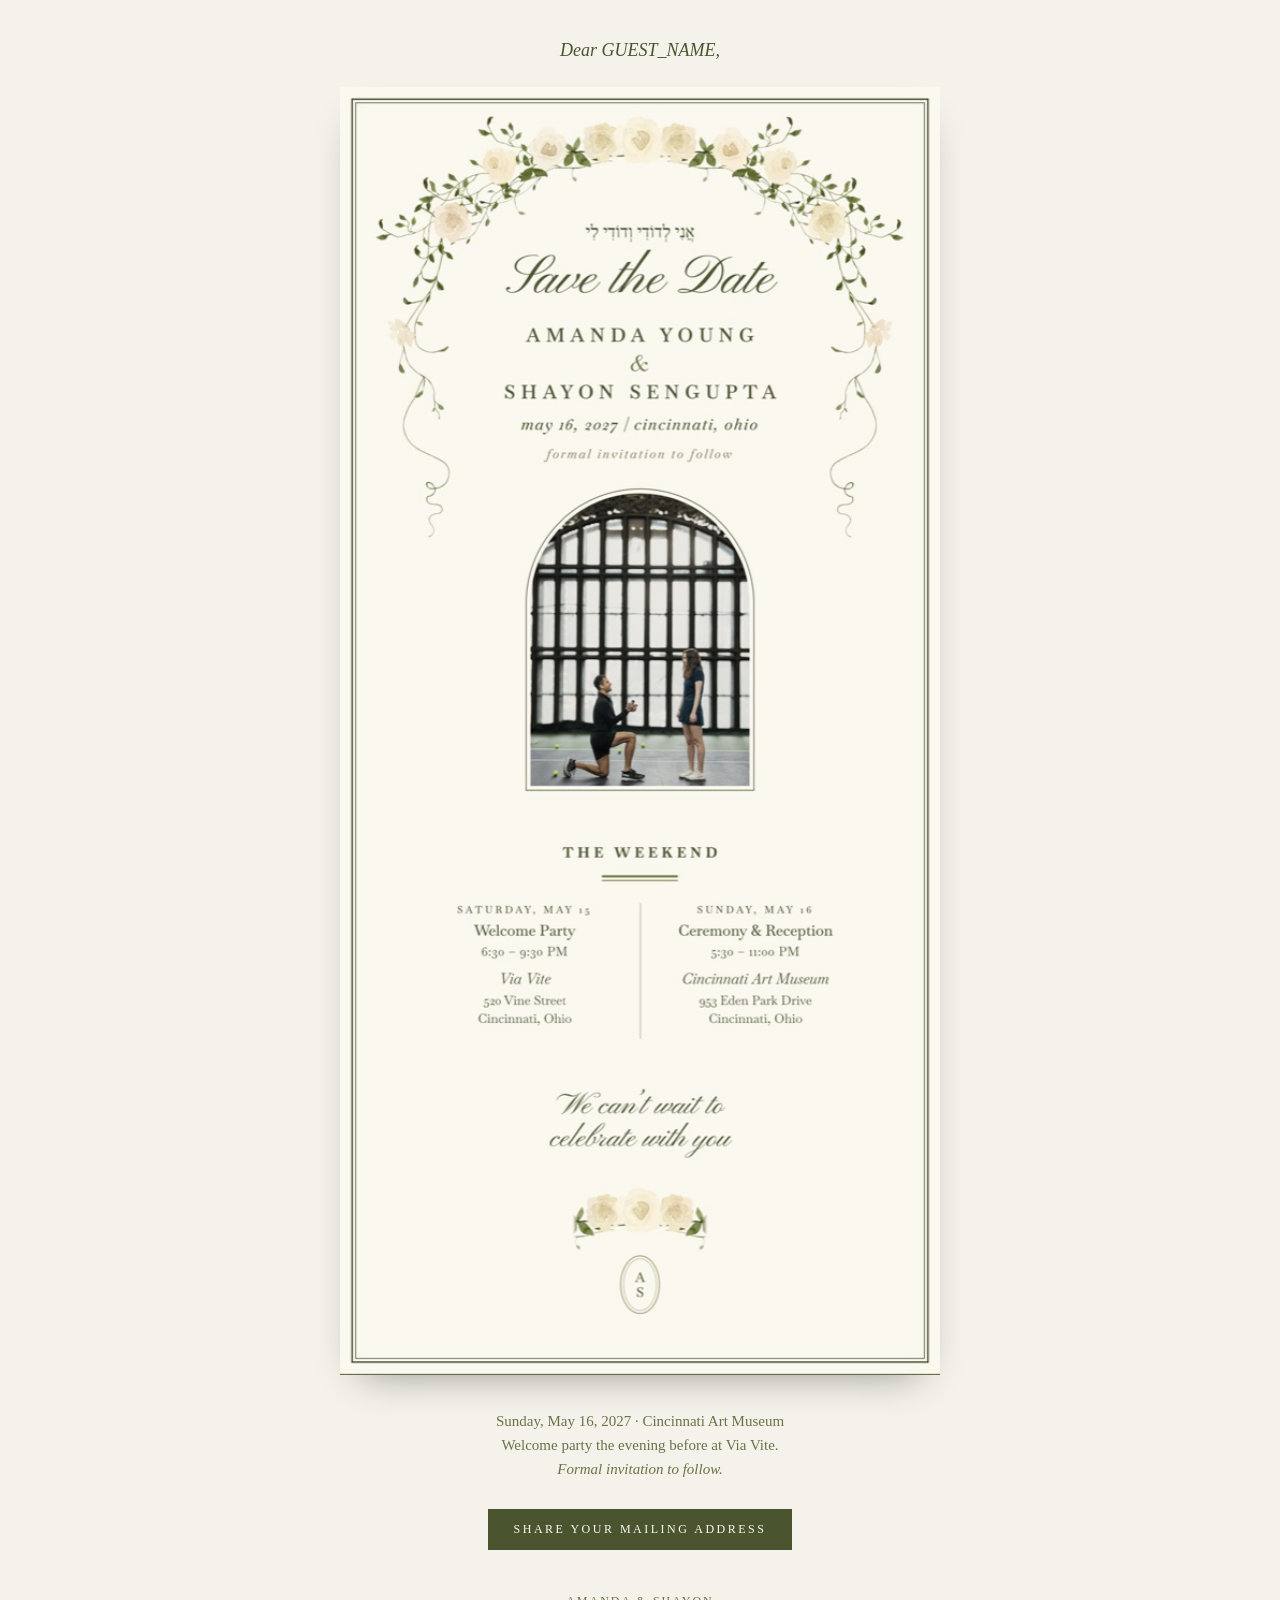
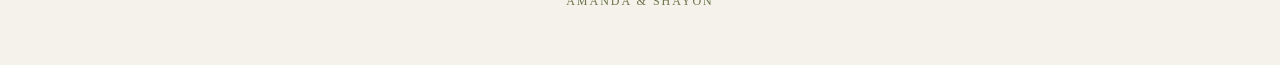
==== email.html @ 010cf46b "Footer roses: three whole roses instead of a cut-off strip Co-Authored-By: Claude Opus 5.5 <noreply@" ====
<!DOCTYPE html>
<html lang="en">
<head>
<meta charset="UTF-8" />
<meta name="viewport" content="width=device-width, initial-scale=1" />
<meta name="robots" content="noindex, nofollow" />
<title>Save the Date — Amanda &amp; Shayon</title>
</head>
<body style="margin:0;padding:0;background:#f4f2ea;">
<!-- Save-the-date email. Replace GUEST_NAME before sending. Table layout + inline styles for mail clients. -->
<table role="presentation" width="100%" cellpadding="0" cellspacing="0" border="0" style="background:#f4f2ea;">
  <tr>
    <td align="center" style="padding:40px 16px 56px;">
      <table role="presentation" width="600" cellpadding="0" cellspacing="0" border="0" style="max-width:600px;width:100%;">

        <tr>
          <td align="center" style="font-family:Georgia,'Times New Roman',serif;font-size:18px;font-style:italic;color:#4a5530;padding:0 0 26px;">
            Dear GUEST_NAME,
          </td>
        </tr>

        <tr>
          <td align="center" style="padding:0;">
            <a href="https://shayon297.github.io/save-the-date/" style="text-decoration:none;">
              <img src="https://shayon297.github.io/save-the-date/assets/card-email.jpg?v=27" width="600" alt="Save the Date — Shayon Sengupta and Amanda Young, Sunday, May 16, 2027, Cincinnati Art Museum" style="display:block;width:100%;max-width:600px;height:auto;border:0;box-shadow:0 18px 40px -22px rgba(0,0,0,0.45);" />
            </a>
          </td>
        </tr>

        <tr>
          <td align="center" style="font-family:Georgia,'Times New Roman',serif;font-size:15px;line-height:1.6;color:#6b7449;padding:34px 24px 0;">
            Sunday, May 16, 2027 &middot; Cincinnati Art Museum<br />
            Welcome party the evening before at Via Vite.<br />
            <span style="font-style:italic;">Formal invitation to follow.</span>
          </td>
        </tr>

        <tr>
          <td align="center" style="padding:28px 0 0;">
            <a href="https://shayon297.github.io/save-the-date/#address" style="display:inline-block;font-family:Georgia,'Times New Roman',serif;font-size:12px;letter-spacing:2.5px;color:#fbf8f0;background:#4a5530;text-decoration:none;padding:13px 26px;">SHARE YOUR MAILING ADDRESS</a>
          </td>
        </tr>

        <tr>
          <td align="center" style="font-family:Georgia,'Times New Roman',serif;font-size:12px;letter-spacing:2px;color:#6b7449;padding:44px 0 0;">
            AMANDA &amp; SHAYON
          </td>
        </tr>

      </table>
    </td>
  </tr>
</table>
</body>
</html>
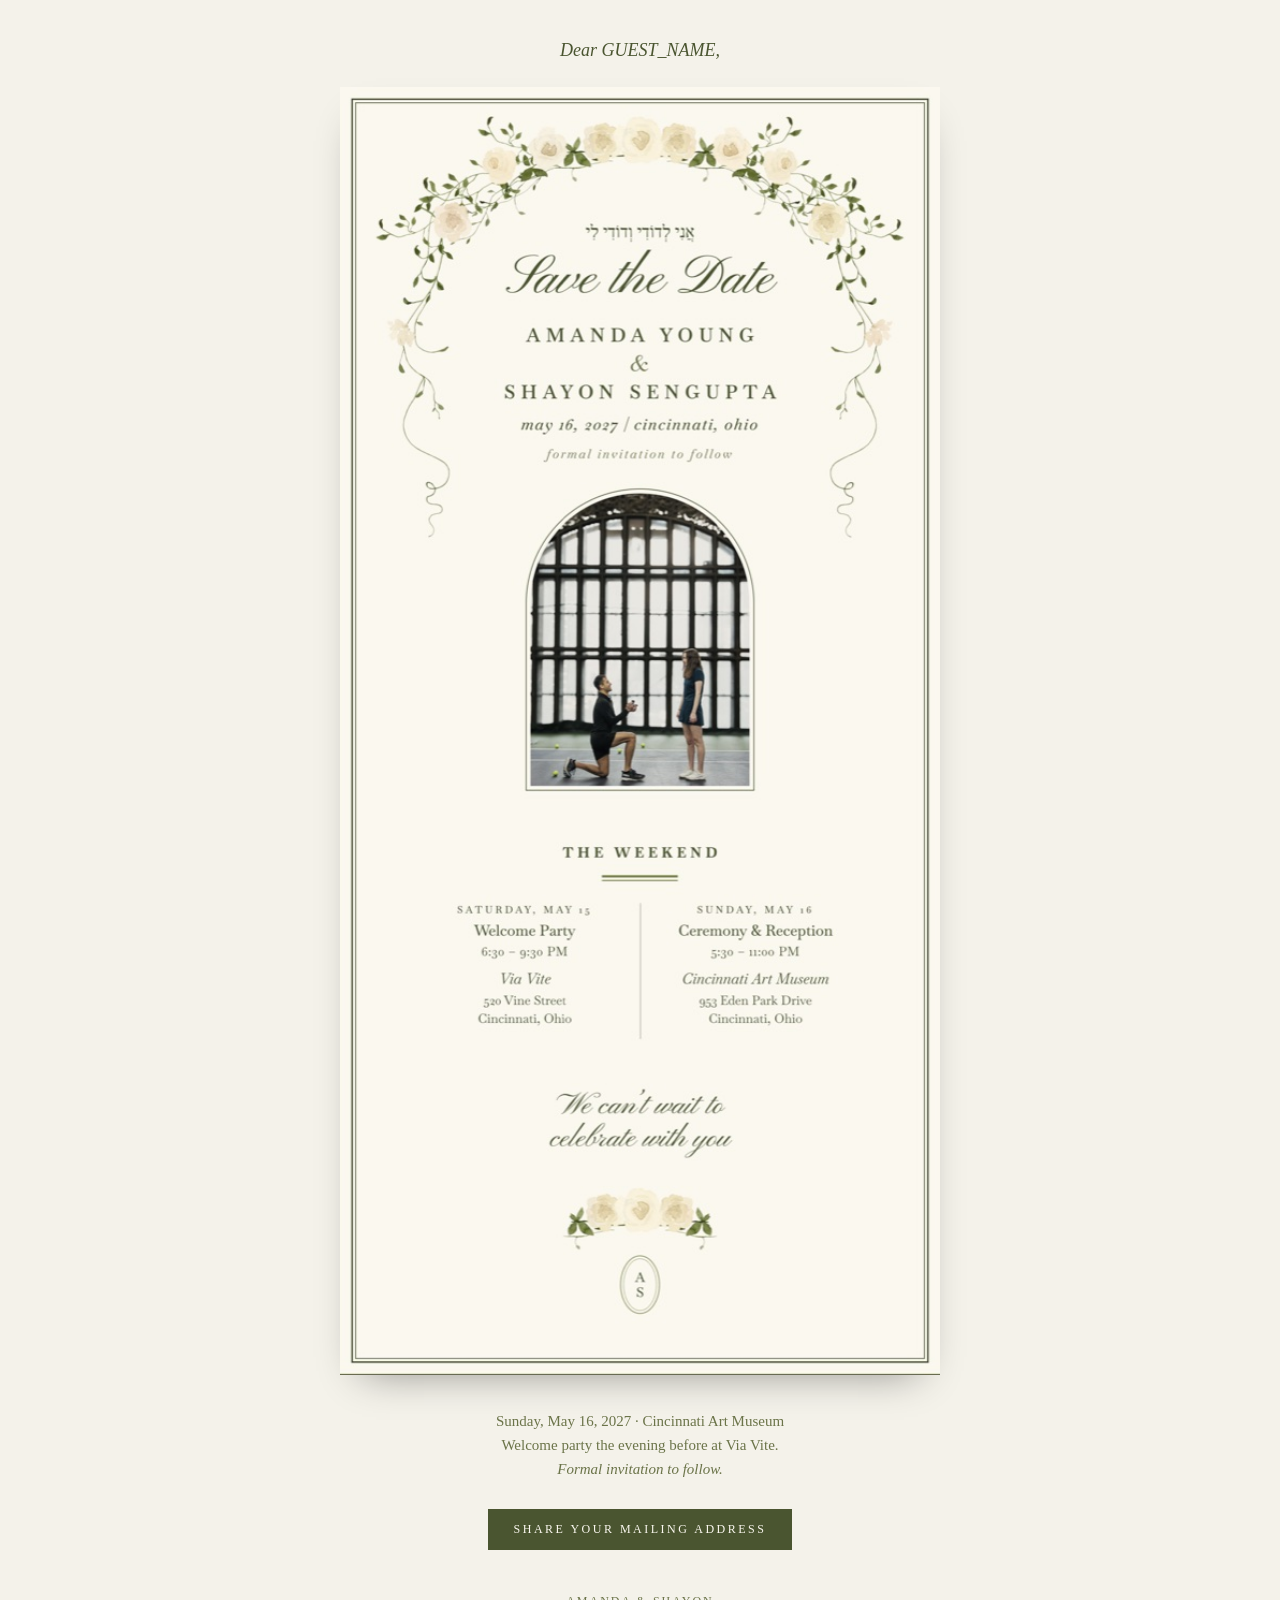
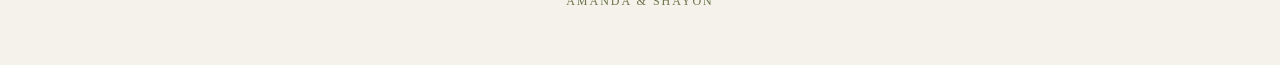
==== commit fff9bc1d: "Footer roses: end in whole leaf sprays with natural tips Co-Authored-By: Claude Opus 5.5 <noreply@an" ====
--- a/email.html
+++ b/email.html
@@ -22,7 +22,7 @@
         <tr>
           <td align="center" style="padding:0;">
             <a href="https://shayon297.github.io/save-the-date/" style="text-decoration:none;">
-              <img src="https://shayon297.github.io/save-the-date/assets/card-email.jpg?v=27" width="600" alt="Save the Date — Shayon Sengupta and Amanda Young, Sunday, May 16, 2027, Cincinnati Art Museum" style="display:block;width:100%;max-width:600px;height:auto;border:0;box-shadow:0 18px 40px -22px rgba(0,0,0,0.45);" />
+              <img src="https://shayon297.github.io/save-the-date/assets/card-email.jpg?v=28" width="600" alt="Save the Date — Shayon Sengupta and Amanda Young, Sunday, May 16, 2027, Cincinnati Art Museum" style="display:block;width:100%;max-width:600px;height:auto;border:0;box-shadow:0 18px 40px -22px rgba(0,0,0,0.45);" />
             </a>
           </td>
         </tr>
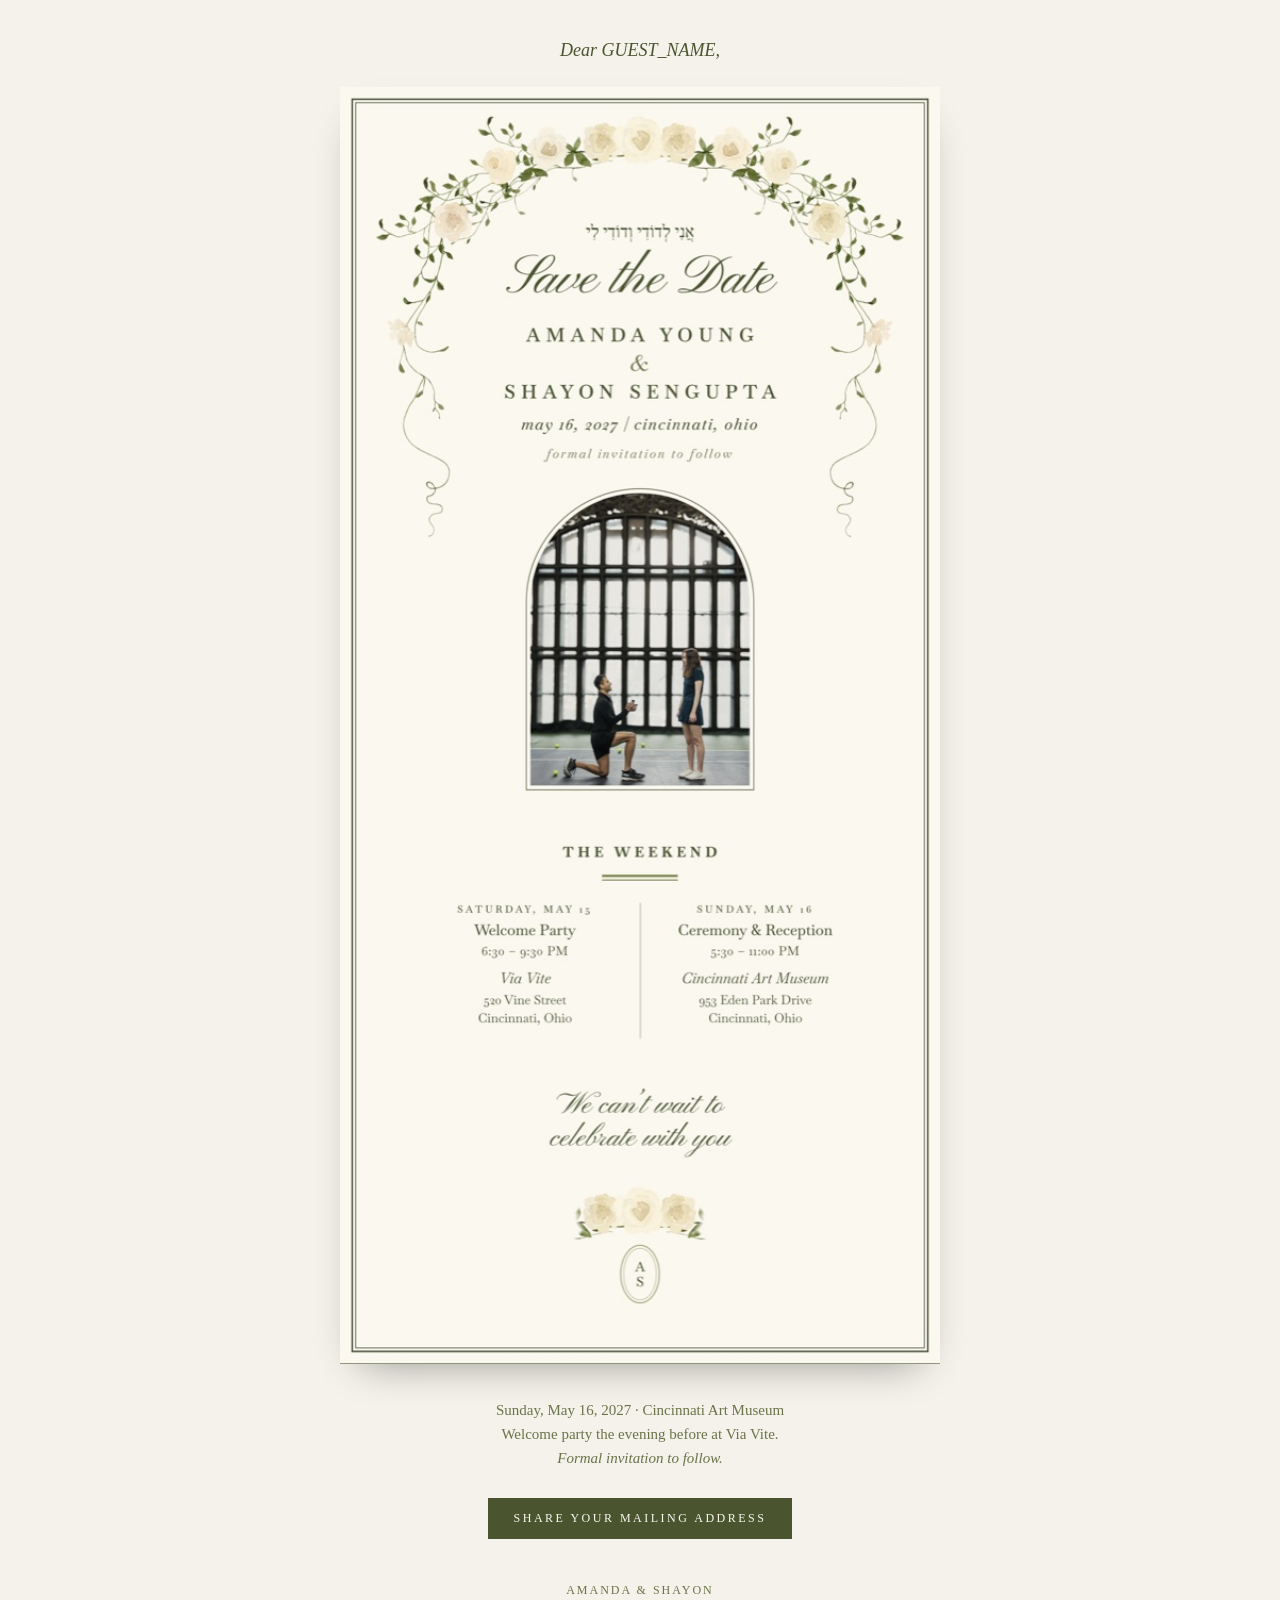
==== commit 11bc53e3: "Footer roses: three roses with just a little greenery fading out Co-Authored-By: Claude Opus 5.5 <no" ====
--- a/email.html
+++ b/email.html
@@ -22,7 +22,7 @@
         <tr>
           <td align="center" style="padding:0;">
             <a href="https://shayon297.github.io/save-the-date/" style="text-decoration:none;">
-              <img src="https://shayon297.github.io/save-the-date/assets/card-email.jpg?v=28" width="600" alt="Save the Date — Shayon Sengupta and Amanda Young, Sunday, May 16, 2027, Cincinnati Art Museum" style="display:block;width:100%;max-width:600px;height:auto;border:0;box-shadow:0 18px 40px -22px rgba(0,0,0,0.45);" />
+              <img src="https://shayon297.github.io/save-the-date/assets/card-email.jpg?v=29" width="600" alt="Save the Date — Shayon Sengupta and Amanda Young, Sunday, May 16, 2027, Cincinnati Art Museum" style="display:block;width:100%;max-width:600px;height:auto;border:0;box-shadow:0 18px 40px -22px rgba(0,0,0,0.45);" />
             </a>
           </td>
         </tr>
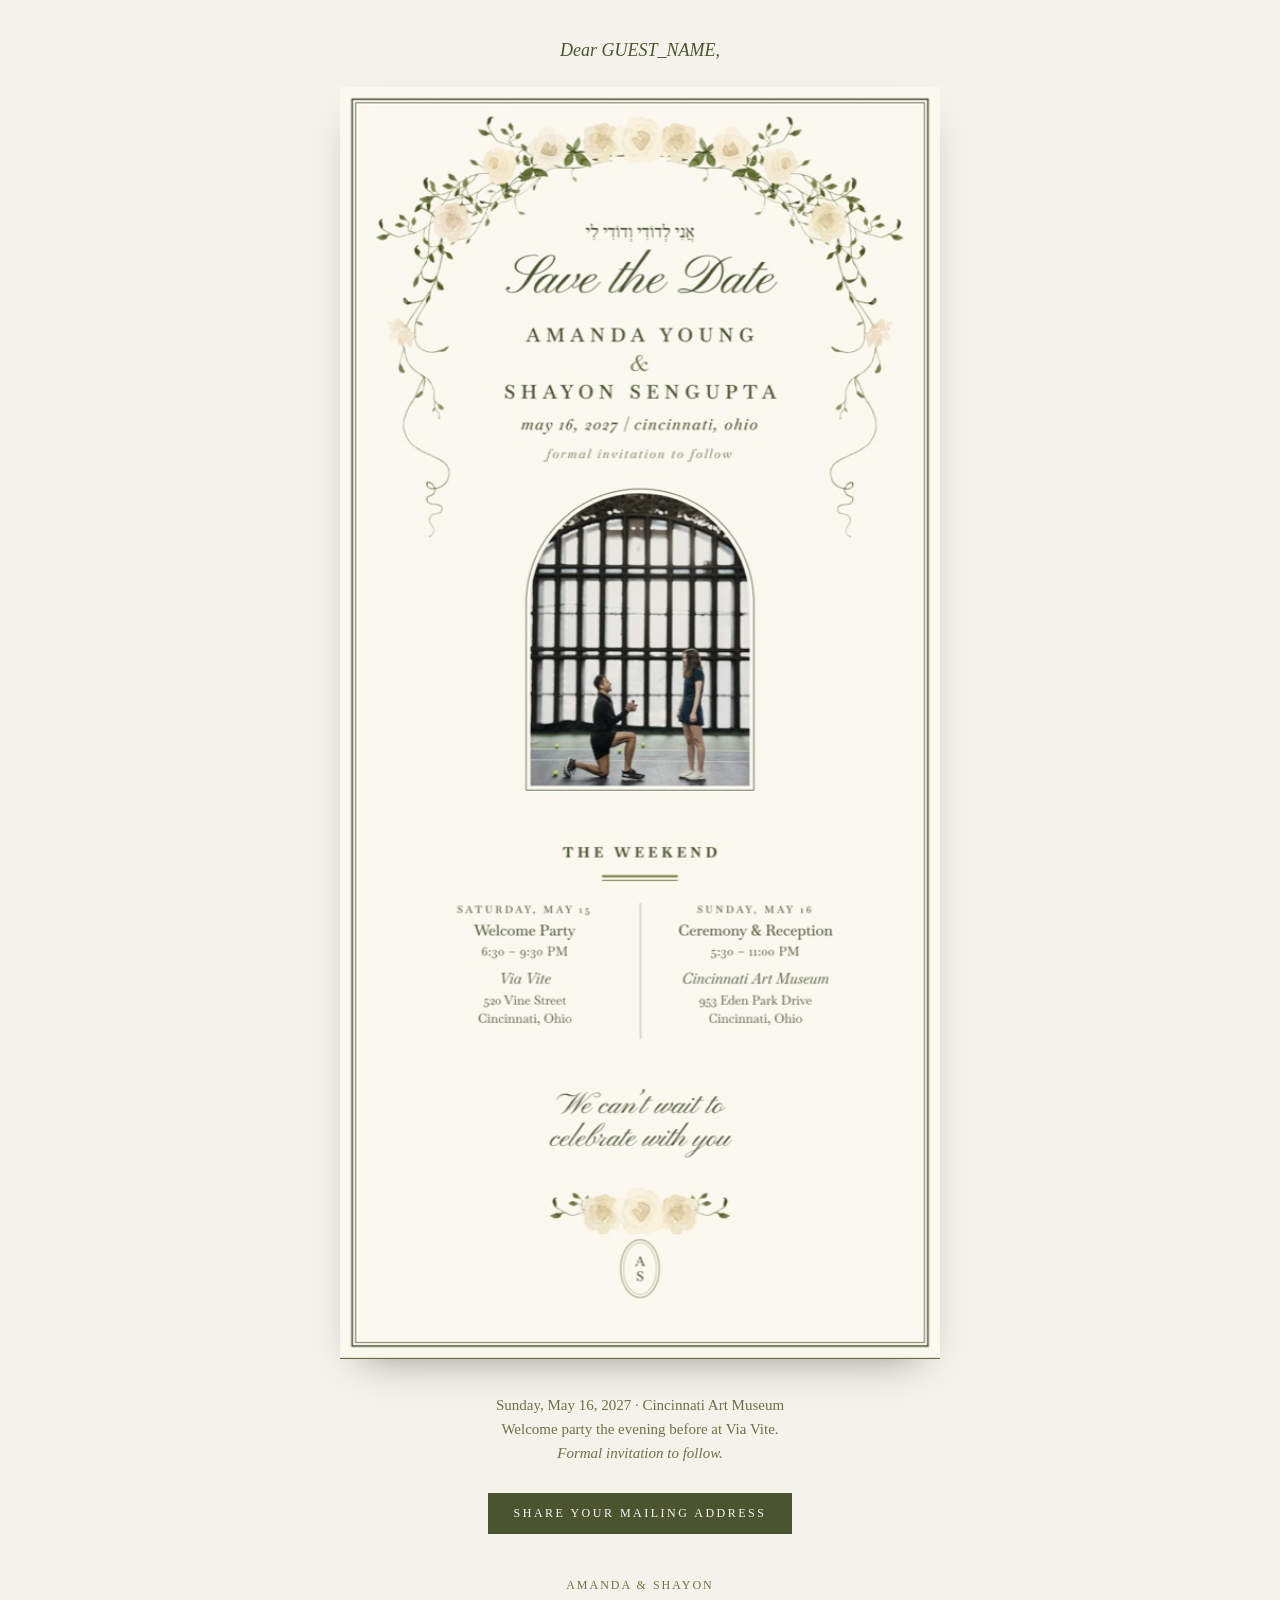
==== commit a6a3fb33: "Footer roses: same scale as the arch, with a whole vine on each side - Three whole roses, sized from" ====
--- a/email.html
+++ b/email.html
@@ -22,7 +22,7 @@
         <tr>
           <td align="center" style="padding:0;">
             <a href="https://shayon297.github.io/save-the-date/" style="text-decoration:none;">
-              <img src="https://shayon297.github.io/save-the-date/assets/card-email.jpg?v=29" width="600" alt="Save the Date — Shayon Sengupta and Amanda Young, Sunday, May 16, 2027, Cincinnati Art Museum" style="display:block;width:100%;max-width:600px;height:auto;border:0;box-shadow:0 18px 40px -22px rgba(0,0,0,0.45);" />
+              <img src="https://shayon297.github.io/save-the-date/assets/card-email.jpg?v=30" width="600" alt="Save the Date — Shayon Sengupta and Amanda Young, Sunday, May 16, 2027, Cincinnati Art Museum" style="display:block;width:100%;max-width:600px;height:auto;border:0;box-shadow:0 18px 40px -22px rgba(0,0,0,0.45);" />
             </a>
           </td>
         </tr>
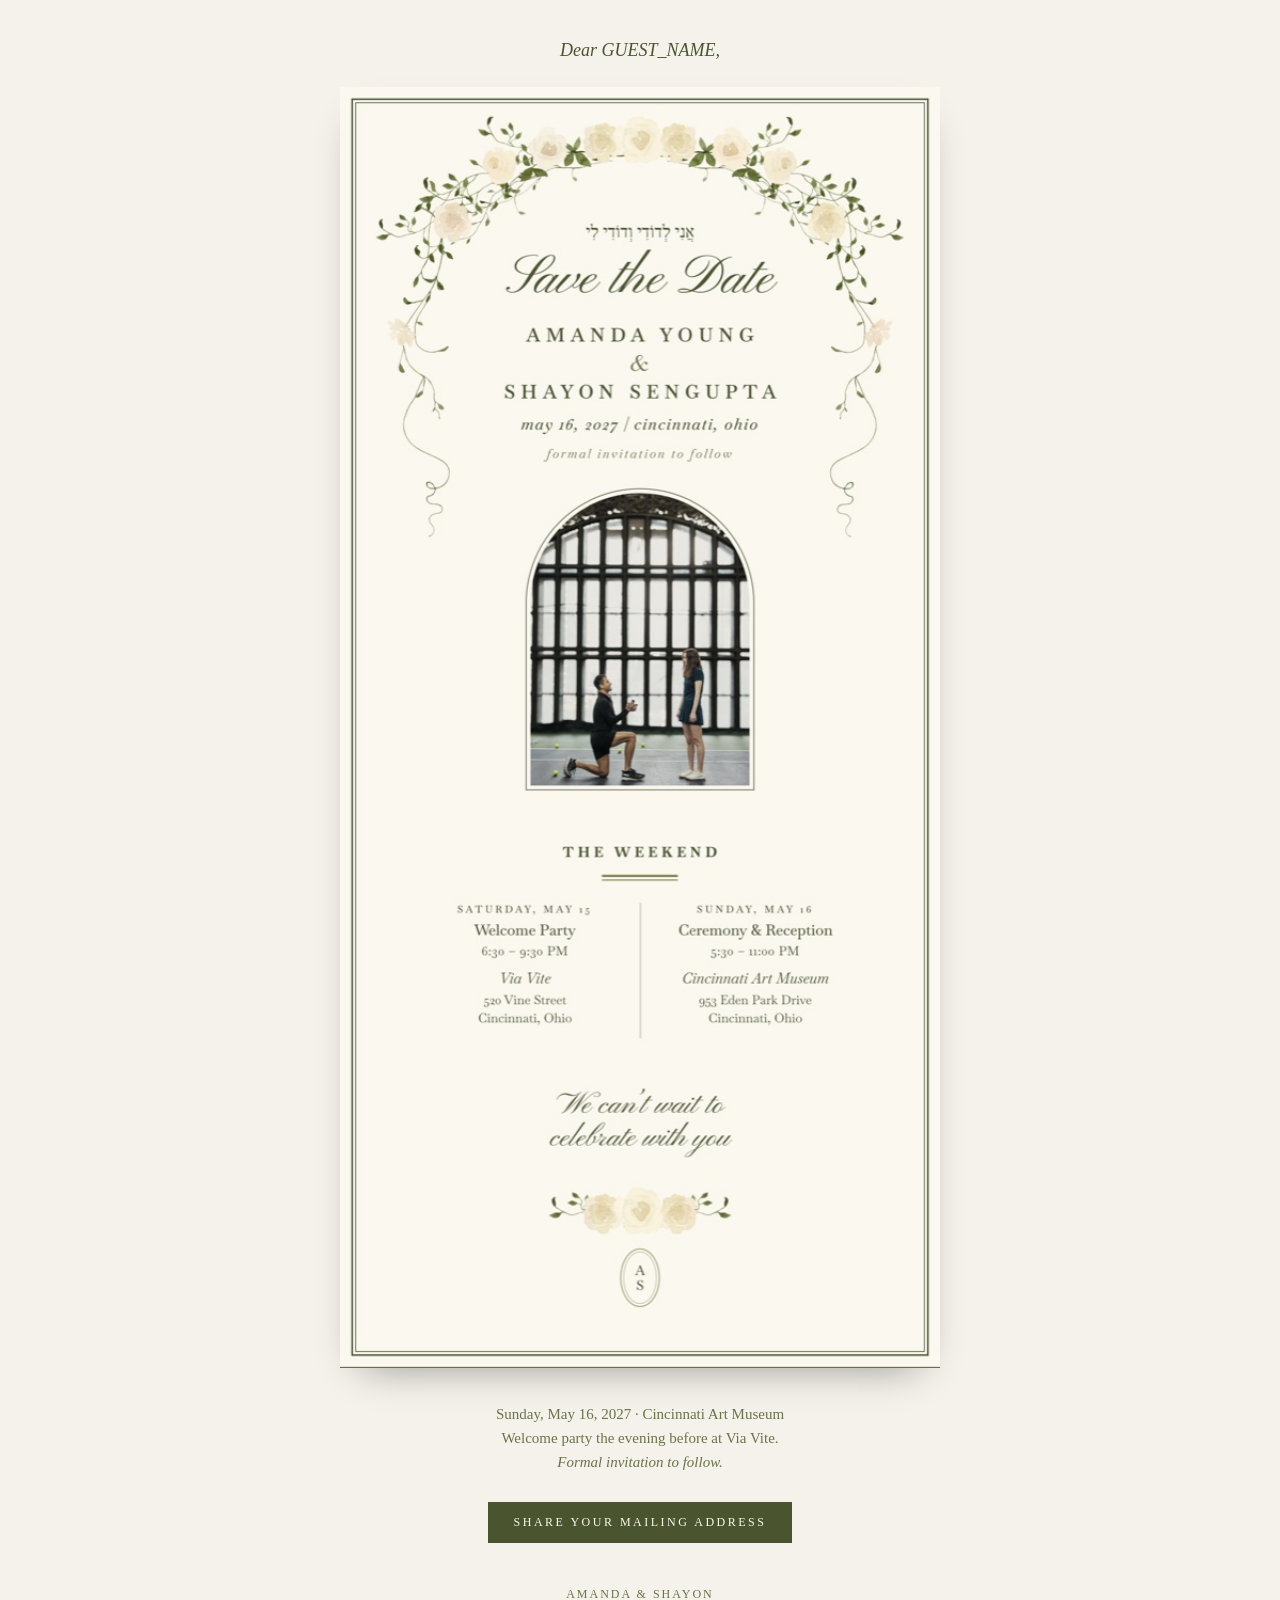
==== commit 7b5a7702: "Polish: fresher rose centres, phone vines clear of names, roomier monogram - Lighter, warmer shading" ====
--- a/email.html
+++ b/email.html
@@ -22,7 +22,7 @@
         <tr>
           <td align="center" style="padding:0;">
             <a href="https://shayon297.github.io/save-the-date/" style="text-decoration:none;">
-              <img src="https://shayon297.github.io/save-the-date/assets/card-email.jpg?v=30" width="600" alt="Save the Date — Shayon Sengupta and Amanda Young, Sunday, May 16, 2027, Cincinnati Art Museum" style="display:block;width:100%;max-width:600px;height:auto;border:0;box-shadow:0 18px 40px -22px rgba(0,0,0,0.45);" />
+              <img src="https://shayon297.github.io/save-the-date/assets/card-email.jpg?v=31" width="600" alt="Save the Date — Shayon Sengupta and Amanda Young, Sunday, May 16, 2027, Cincinnati Art Museum" style="display:block;width:100%;max-width:600px;height:auto;border:0;box-shadow:0 18px 40px -22px rgba(0,0,0,0.45);" />
             </a>
           </td>
         </tr>
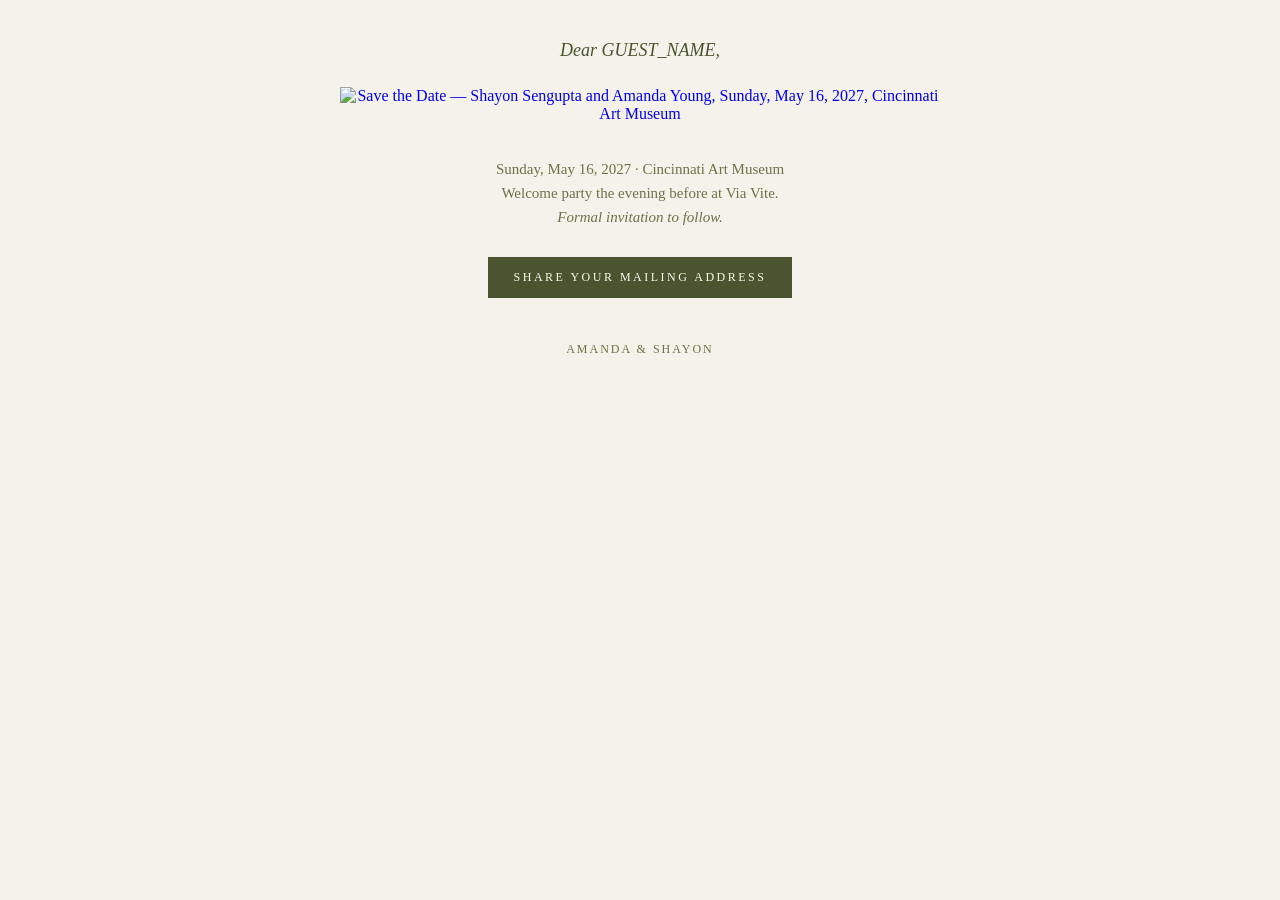
==== commit 0d474d28: "Serve the site at amandashayon.wedding Adds the CNAME file for the custom domain and points every ab" ====
--- a/email.html
+++ b/email.html
@@ -21,8 +21,8 @@
 
         <tr>
           <td align="center" style="padding:0;">
-            <a href="https://shayon297.github.io/save-the-date/" style="text-decoration:none;">
-              <img src="https://shayon297.github.io/save-the-date/assets/card-email.jpg?v=31" width="600" alt="Save the Date — Shayon Sengupta and Amanda Young, Sunday, May 16, 2027, Cincinnati Art Museum" style="display:block;width:100%;max-width:600px;height:auto;border:0;box-shadow:0 18px 40px -22px rgba(0,0,0,0.45);" />
+            <a href="https://amandashayon.wedding/" style="text-decoration:none;">
+              <img src="https://amandashayon.wedding/assets/card-email.jpg?v=33" width="600" alt="Save the Date — Shayon Sengupta and Amanda Young, Sunday, May 16, 2027, Cincinnati Art Museum" style="display:block;width:100%;max-width:600px;height:auto;border:0;box-shadow:0 18px 40px -22px rgba(0,0,0,0.45);" />
             </a>
           </td>
         </tr>
@@ -37,7 +37,7 @@
 
         <tr>
           <td align="center" style="padding:28px 0 0;">
-            <a href="https://shayon297.github.io/save-the-date/#address" style="display:inline-block;font-family:Georgia,'Times New Roman',serif;font-size:12px;letter-spacing:2.5px;color:#fbf8f0;background:#4a5530;text-decoration:none;padding:13px 26px;">SHARE YOUR MAILING ADDRESS</a>
+            <a href="https://amandashayon.wedding/#address" style="display:inline-block;font-family:Georgia,'Times New Roman',serif;font-size:12px;letter-spacing:2.5px;color:#fbf8f0;background:#4a5530;text-decoration:none;padding:13px 26px;">SHARE YOUR MAILING ADDRESS</a>
           </td>
         </tr>
 
